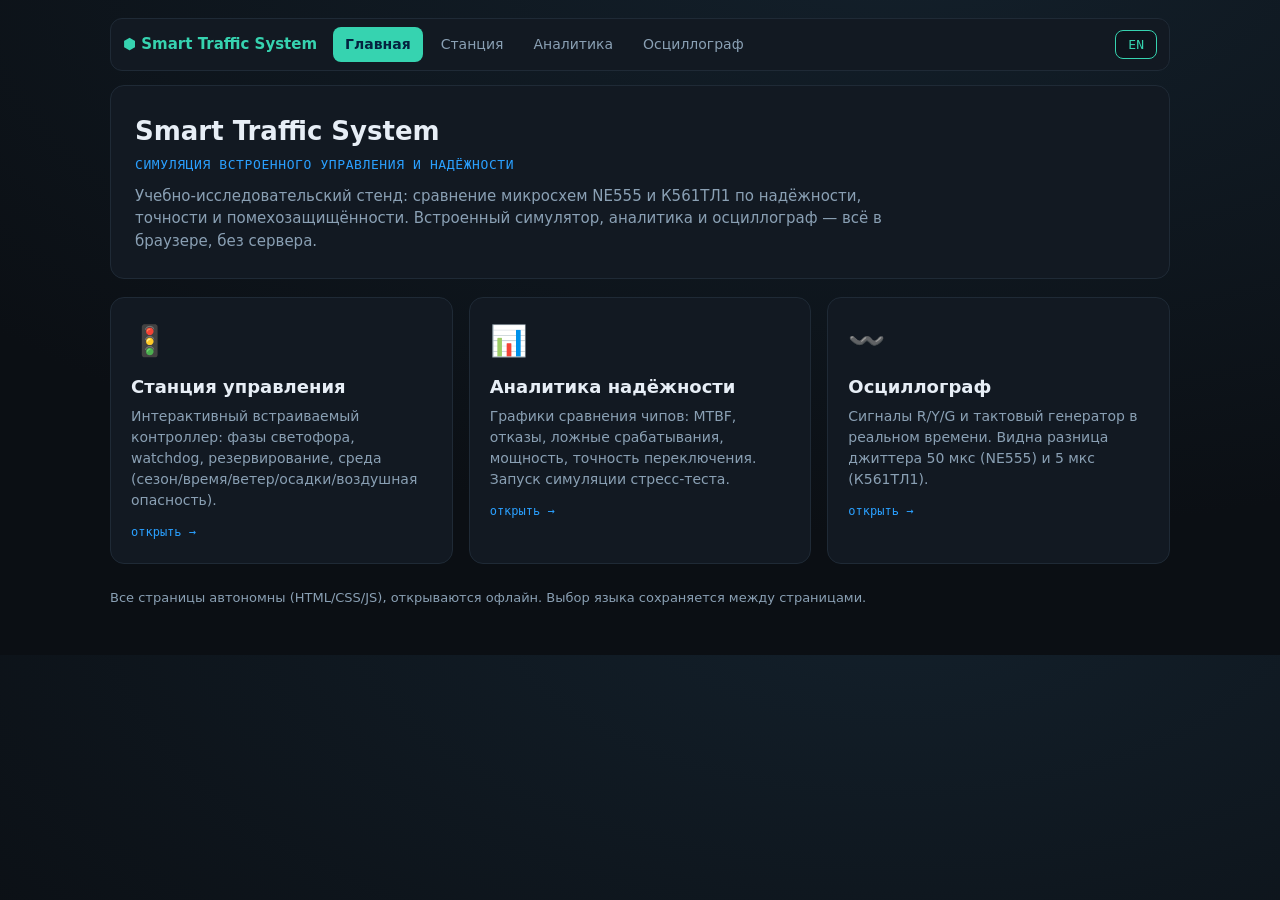
==== index.html @ 76ed4255 "Initial commit: Smart Traffic System Simulation" ====
<!doctype html>
<html lang="ru">
<head>
<meta charset="utf-8">
<meta name="viewport" content="width=device-width, initial-scale=1">
<title>Smart Traffic System — Hub</title>
<style>
  :root{--bg:#0b0f14;--panel:#121922;--panel2:#0e141c;--line:#1f2a36;--ink:#e7eef6;
    --muted:#8aa0b4;--accent:#36d3b0;--accent2:#2aa0ff;
    --sans:'Segoe UI',system-ui,-apple-system,Roboto,Arial,sans-serif;--mono:ui-monospace,Consolas,monospace;}
  *{box-sizing:border-box}
  body{margin:0;background:radial-gradient(1200px 600px at 70% -10%,#13202b,#0b0f14);
       color:var(--ink);font-family:var(--sans);font-size:15px;line-height:1.5}
  .wrap{max-width:1100px;margin:0 auto;padding:18px 20px 48px}
  .nav{display:flex;align-items:center;gap:6px;flex-wrap:wrap;margin-bottom:14px;
       background:var(--panel);border:1px solid var(--line);border-radius:12px;padding:8px 12px}
  .nav .lg{font-weight:600;margin-right:10px;color:var(--accent);text-decoration:none}
  .nav a.lnk{color:var(--muted);text-decoration:none;padding:7px 12px;border-radius:8px;font-size:14px}
  .nav a.lnk:hover{color:var(--ink);background:var(--panel2)}
  .nav a.lnk.active{color:#04223f;background:var(--accent);font-weight:600}
  .nav .sp{margin-left:auto}
  #btnLang{font-family:var(--mono);font-size:13px;padding:6px 12px;border-radius:8px;
       background:var(--panel2);border:1px solid var(--accent);color:var(--accent);cursor:pointer}
  #btnLang:hover{background:var(--accent);color:#04201a}
  .hero{background:var(--panel);border:1px solid var(--line);border-radius:14px;padding:26px 24px;margin-bottom:18px}
  .hero h1{margin:0 0 4px;font-size:26px;font-weight:600}
  .hero .sub{color:var(--accent2);font-family:var(--mono);font-size:13px;
       letter-spacing:.6px;text-transform:uppercase;margin-bottom:10px}
  .hero p{margin:0;color:var(--muted);max-width:760px}
  .cards{display:grid;grid-template-columns:repeat(3,1fr);gap:16px}
  @media(max-width:860px){.cards{grid-template-columns:1fr}}
  a.card{display:block;text-decoration:none;color:inherit;background:var(--panel);border:1px solid var(--line);
       border-radius:14px;padding:20px;transition:.14s}
  a.card:hover{border-color:var(--accent);transform:translateY(-2px)}
  a.card .ic{font-size:30px;margin-bottom:10px}
  a.card h3{margin:0 0 6px;font-size:18px;font-weight:600}
  a.card p{margin:0;color:var(--muted);font-size:14px}
  .tag{display:inline-block;margin-top:12px;font-family:var(--mono);font-size:12px;color:var(--accent2)}
  footer{margin-top:24px;color:var(--muted);font-size:13px}
</style>
</head>
<body>
<div class="wrap">
  <nav class="nav">
    <a class="lg" href="index.html">⬢ Smart Traffic System</a>
    <a class="lnk active" href="index.html" data-ru="Главная" data-en="Home"></a>
    <a class="lnk" href="traffic_control_station.html" data-ru="Станция" data-en="Station"></a>
    <a class="lnk" href="analytics.html" data-ru="Аналитика" data-en="Analytics"></a>
    <a class="lnk" href="oscilloscope.html" data-ru="Осциллограф" data-en="Oscilloscope"></a>
    <span class="sp"></span>
    <button id="btnLang">EN</button>
  </nav>

  <div class="hero">
    <h1 data-ru="Smart Traffic System" data-en="Smart Traffic System"></h1>
    <div class="sub" data-ru="Симуляция встроенного управления и надёжности" data-en="Embedded Control &amp; Reliability Simulation"></div>
    <p data-ru="Учебно-исследовательский стенд: сравнение микросхем NE555 и К561ТЛ1 по надёжности, точности и помехозащищённости. Встроенный симулятор, аналитика и осциллограф — всё в браузере, без сервера."
       data-en="Research & teaching bench: comparing the NE555 and К561ТЛ1 chips on reliability, accuracy and noise immunity. Built-in simulator, analytics and oscilloscope — all in the browser, no server."></p>
  </div>

  <div class="cards">
    <a class="card" href="traffic_control_station.html">
      <div class="ic">🚦</div>
      <h3 data-ru="Станция управления" data-en="Control station"></h3>
      <p data-ru="Интерактивный встраиваемый контроллер: фазы светофора, watchdog, резервирование, среда (сезон/время/ветер/осадки/воздушная опасность)."
         data-en="Interactive embedded controller: signal phases, watchdog, failover, environment (season/time/wind/precipitation/air-raid)."></p>
      <span class="tag" data-ru="открыть →" data-en="open →"></span>
    </a>
    <a class="card" href="analytics.html">
      <div class="ic">📊</div>
      <h3 data-ru="Аналитика надёжности" data-en="Reliability analytics"></h3>
      <p data-ru="Графики сравнения чипов: MTBF, отказы, ложные срабатывания, мощность, точность переключения. Запуск симуляции стресс-теста."
         data-en="Chip comparison charts: MTBF, failures, false triggers, power, switching accuracy. Run a simulated stress test."></p>
      <span class="tag" data-ru="открыть →" data-en="open →"></span>
    </a>
    <a class="card" href="oscilloscope.html">
      <div class="ic">〰️</div>
      <h3 data-ru="Осциллограф" data-en="Oscilloscope"></h3>
      <p data-ru="Сигналы R/Y/G и тактовый генератор в реальном времени. Видна разница джиттера 50 мкс (NE555) и 5 мкс (К561ТЛ1)."
         data-en="Live R/Y/G signals and the timer clock. Shows the 50 µs (NE555) vs 5 µs (К561ТЛ1) jitter difference."></p>
      <span class="tag" data-ru="открыть →" data-en="open →"></span>
    </a>
  </div>

  <footer data-ru="Все страницы автономны (HTML/CSS/JS), открываются офлайн. Выбор языка сохраняется между страницами."
          data-en="All pages are standalone (HTML/CSS/JS) and open offline. Language choice persists across pages."></footer>
</div>
<script>
  (function(){
    var lang="ru";try{var s=localStorage.getItem("stationLang");if(s==="ru"||s==="en")lang=s;}catch(e){}
    function apply(){document.querySelectorAll("[data-ru]").forEach(function(el){
      el.innerHTML=lang==="ru"?el.getAttribute("data-ru"):el.getAttribute("data-en");});
      document.documentElement.lang=lang;document.getElementById("btnLang").textContent=lang==="ru"?"EN":"RU";}
    document.getElementById("btnLang").onclick=function(){lang=lang==="ru"?"en":"ru";
      try{localStorage.setItem("stationLang",lang);}catch(e){}apply();};
    apply();
  })();
</script>
</body>
</html>
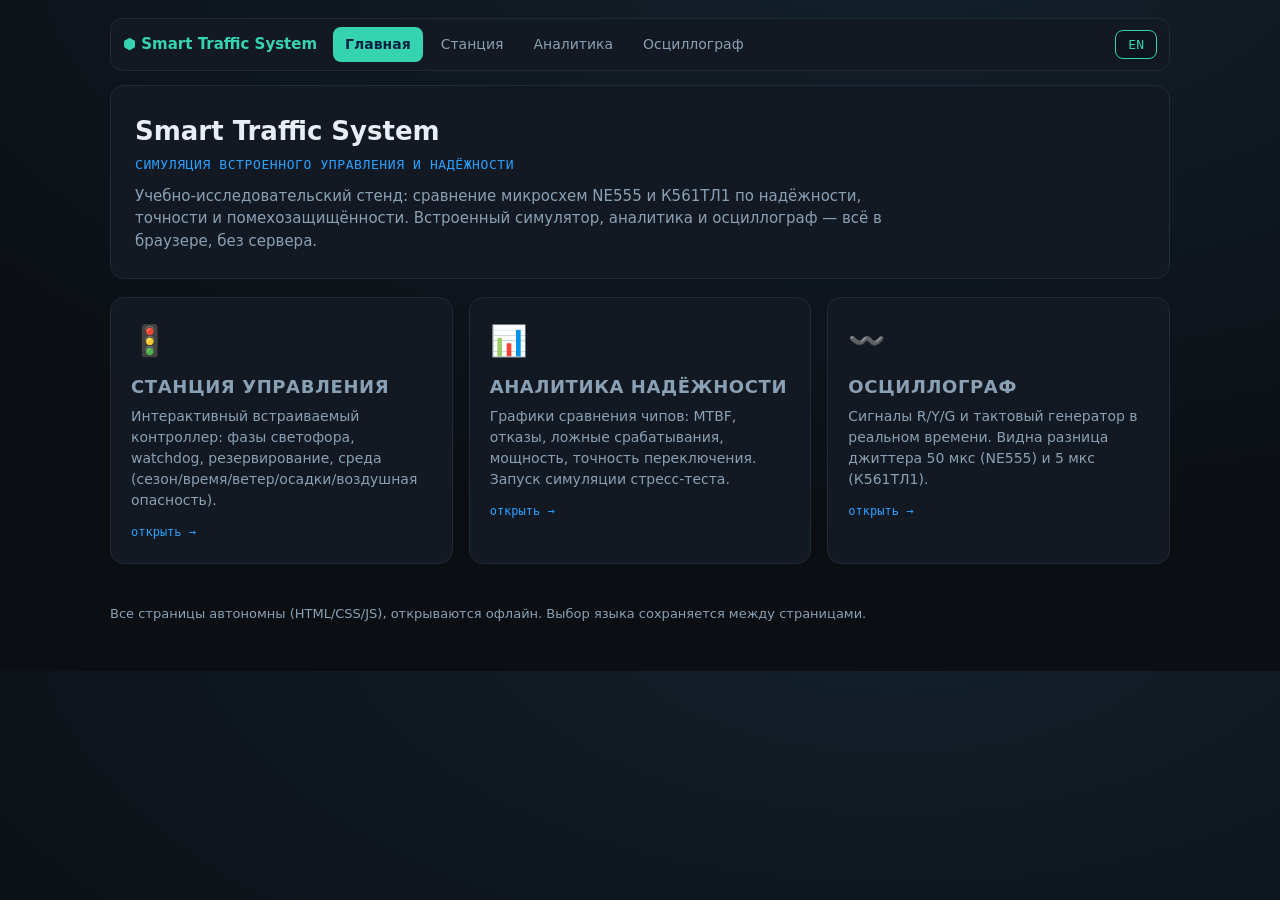
==== commit 0bfb601f: "Refactor to separate CSS/JS files with shared i18n layer - Move inline styles to css/base.css + per-" ====
--- a/index.html
+++ b/index.html
@@ -4,40 +4,8 @@
 <meta charset="utf-8">
 <meta name="viewport" content="width=device-width, initial-scale=1">
 <title>Smart Traffic System — Hub</title>
-<style>
-  :root{--bg:#0b0f14;--panel:#121922;--panel2:#0e141c;--line:#1f2a36;--ink:#e7eef6;
-    --muted:#8aa0b4;--accent:#36d3b0;--accent2:#2aa0ff;
-    --sans:'Segoe UI',system-ui,-apple-system,Roboto,Arial,sans-serif;--mono:ui-monospace,Consolas,monospace;}
-  *{box-sizing:border-box}
-  body{margin:0;background:radial-gradient(1200px 600px at 70% -10%,#13202b,#0b0f14);
-       color:var(--ink);font-family:var(--sans);font-size:15px;line-height:1.5}
-  .wrap{max-width:1100px;margin:0 auto;padding:18px 20px 48px}
-  .nav{display:flex;align-items:center;gap:6px;flex-wrap:wrap;margin-bottom:14px;
-       background:var(--panel);border:1px solid var(--line);border-radius:12px;padding:8px 12px}
-  .nav .lg{font-weight:600;margin-right:10px;color:var(--accent);text-decoration:none}
-  .nav a.lnk{color:var(--muted);text-decoration:none;padding:7px 12px;border-radius:8px;font-size:14px}
-  .nav a.lnk:hover{color:var(--ink);background:var(--panel2)}
-  .nav a.lnk.active{color:#04223f;background:var(--accent);font-weight:600}
-  .nav .sp{margin-left:auto}
-  #btnLang{font-family:var(--mono);font-size:13px;padding:6px 12px;border-radius:8px;
-       background:var(--panel2);border:1px solid var(--accent);color:var(--accent);cursor:pointer}
-  #btnLang:hover{background:var(--accent);color:#04201a}
-  .hero{background:var(--panel);border:1px solid var(--line);border-radius:14px;padding:26px 24px;margin-bottom:18px}
-  .hero h1{margin:0 0 4px;font-size:26px;font-weight:600}
-  .hero .sub{color:var(--accent2);font-family:var(--mono);font-size:13px;
-       letter-spacing:.6px;text-transform:uppercase;margin-bottom:10px}
-  .hero p{margin:0;color:var(--muted);max-width:760px}
-  .cards{display:grid;grid-template-columns:repeat(3,1fr);gap:16px}
-  @media(max-width:860px){.cards{grid-template-columns:1fr}}
-  a.card{display:block;text-decoration:none;color:inherit;background:var(--panel);border:1px solid var(--line);
-       border-radius:14px;padding:20px;transition:.14s}
-  a.card:hover{border-color:var(--accent);transform:translateY(-2px)}
-  a.card .ic{font-size:30px;margin-bottom:10px}
-  a.card h3{margin:0 0 6px;font-size:18px;font-weight:600}
-  a.card p{margin:0;color:var(--muted);font-size:14px}
-  .tag{display:inline-block;margin-top:12px;font-family:var(--mono);font-size:12px;color:var(--accent2)}
-  footer{margin-top:24px;color:var(--muted);font-size:13px}
-</style>
+<link rel="stylesheet" href="css/base.css">
+<link rel="stylesheet" href="css/home.css">
 </head>
 <body>
 <div class="wrap">
@@ -85,16 +53,6 @@
   <footer data-ru="Все страницы автономны (HTML/CSS/JS), открываются офлайн. Выбор языка сохраняется между страницами."
           data-en="All pages are standalone (HTML/CSS/JS) and open offline. Language choice persists across pages."></footer>
 </div>
-<script>
-  (function(){
-    var lang="ru";try{var s=localStorage.getItem("stationLang");if(s==="ru"||s==="en")lang=s;}catch(e){}
-    function apply(){document.querySelectorAll("[data-ru]").forEach(function(el){
-      el.innerHTML=lang==="ru"?el.getAttribute("data-ru"):el.getAttribute("data-en");});
-      document.documentElement.lang=lang;document.getElementById("btnLang").textContent=lang==="ru"?"EN":"RU";}
-    document.getElementById("btnLang").onclick=function(){lang=lang==="ru"?"en":"ru";
-      try{localStorage.setItem("stationLang",lang);}catch(e){}apply();};
-    apply();
-  })();
-</script>
+<script src="js/i18n.js"></script>
 </body>
 </html>
--- a/css/base.css
+++ b/css/base.css
@@ -0,0 +1,76 @@
+/* ===== Smart Traffic System — shared base styles ===== */
+
+:root{
+  --bg:#0b0f14;--panel:#121922;--panel2:#0e141c;--line:#1f2a36;
+  --ink:#e7eef6;--muted:#8aa0b4;--accent:#36d3b0;--accent2:#2aa0ff;
+  --red:#ff4136;--amber:#ffb300;--green:#2ecc71;--ok:#37d67a;--danger:#ff5a5a;
+  --mono:ui-monospace,Consolas,monospace;
+  --sans:'Segoe UI',system-ui,-apple-system,Roboto,Arial,sans-serif;
+}
+*{box-sizing:border-box}
+body{margin:0;background:radial-gradient(1200px 600px at 70% -10%,#13202b,#0b0f14);
+     color:var(--ink);font-family:var(--sans);font-size:15px;line-height:1.5}
+.wrap{margin:0 auto;padding:18px 20px 48px}
+
+/* navigation */
+.nav{display:flex;align-items:center;gap:6px;flex-wrap:wrap;margin-bottom:14px;
+     background:var(--panel);border:1px solid var(--line);border-radius:12px;padding:8px 12px}
+.nav .lg{font-weight:600;margin-right:10px;color:var(--accent);text-decoration:none}
+.nav a.lnk{color:var(--muted);text-decoration:none;padding:7px 12px;border-radius:8px;font-size:14px}
+.nav a.lnk:hover{color:var(--ink);background:var(--panel2)}
+.nav a.lnk.active{color:#04223f;background:var(--accent);font-weight:600}
+.nav .sp{margin-left:auto}
+
+/* language toggle */
+#btnLang{font-family:var(--mono);font-size:13px;padding:6px 12px;border-radius:8px;
+     background:var(--panel2);border:1px solid var(--accent);color:var(--accent);cursor:pointer}
+#btnLang:hover{background:var(--accent);color:#04201a}
+
+/* panels */
+.card{background:var(--panel);border:1px solid var(--line);border-radius:12px;padding:14px 16px;margin-bottom:16px}
+.card h3{margin:0 0 12px;font-size:13px;letter-spacing:.6px;text-transform:uppercase;color:var(--muted);font-weight:600}
+
+/* layout rows */
+.row{display:flex;gap:10px;flex-wrap:wrap;align-items:center}
+.row+.row{margin-top:10px}
+
+/* buttons */
+button{font-family:var(--sans);font-size:14px;color:var(--ink);cursor:pointer;background:var(--panel2);
+     border:1px solid var(--line);border-radius:8px;padding:9px 12px;transition:.12s}
+button:hover:not(:disabled){border-color:var(--accent);color:#fff}
+button:disabled{opacity:.4;cursor:not-allowed}
+button.primary{background:var(--accent);color:#04201a;border-color:var(--accent);font-weight:600}
+
+/* segmented control */
+.seg{display:inline-flex;border:1px solid var(--line);border-radius:8px;overflow:hidden;flex-wrap:wrap}
+.seg button{border:0;border-radius:0;background:var(--panel2)}
+.seg button.sel{background:var(--accent2);color:#04223f;font-weight:600}
+
+/* forms */
+label.fld{font-size:13px;color:var(--muted);display:flex;align-items:center;gap:8px}
+select{background:var(--panel2);color:var(--ink);border:1px solid var(--line);border-radius:8px;padding:8px 10px;font-family:var(--mono)}
+
+/* canvases */
+canvas{display:block;width:100%;height:auto}
+
+/* tables */
+table{width:100%;border-collapse:collapse;font-size:13.5px}
+th,td{text-align:left;padding:7px 10px;border-bottom:1px solid var(--line)}
+th{color:var(--muted);font-weight:600;font-size:11.5px;text-transform:uppercase;letter-spacing:.4px}
+td.mono{font-family:var(--mono)}.win{color:var(--ok);font-weight:600}
+
+/* key-value blocks */
+.kv{background:var(--panel2);border:1px solid var(--line);border-radius:8px;padding:8px 10px}
+.kv .k{font-size:11px;color:var(--muted);text-transform:uppercase;letter-spacing:.4px}
+.kv .v{font-family:var(--mono);font-size:15px;margin-top:2px}
+.kv.full{grid-column:1/3}
+.v.good{color:var(--ok)}.v.warn{color:var(--amber)}
+
+/* result box */
+.rec{font-size:14px;background:#0c2a22;border:1px solid #14503f;border-radius:8px;padding:10px 12px}
+
+/* legend */
+.legend{display:flex;gap:16px;flex-wrap:wrap;font-size:12px;color:var(--muted);margin-top:8px}
+
+/* helper text */
+.hint{font-size:12px;color:var(--muted);margin:8px 0 0}
--- a/css/home.css
+++ b/css/home.css
@@ -0,0 +1,20 @@
+/* ===== Home page (Hub) ===== */
+.wrap{max-width:1100px}
+
+.hero{background:var(--panel);border:1px solid var(--line);border-radius:14px;padding:26px 24px;margin-bottom:18px}
+.hero h1{margin:0 0 4px;font-size:26px;font-weight:600}
+.hero .sub{color:var(--accent2);font-family:var(--mono);font-size:13px;
+     letter-spacing:.6px;text-transform:uppercase;margin-bottom:10px}
+.hero p{margin:0;color:var(--muted);max-width:760px}
+
+.cards{display:grid;grid-template-columns:repeat(3,1fr);gap:16px}
+@media(max-width:860px){.cards{grid-template-columns:1fr}}
+a.card{display:block;text-decoration:none;color:inherit;background:var(--panel);border:1px solid var(--line);
+     border-radius:14px;padding:20px;transition:.14s}
+a.card:hover{border-color:var(--accent);transform:translateY(-2px)}
+a.card .ic{font-size:30px;margin-bottom:10px}
+a.card h3{margin:0 0 6px;font-size:18px;font-weight:600}
+a.card p{margin:0;color:var(--muted);font-size:14px}
+
+.tag{display:inline-block;margin-top:12px;font-family:var(--mono);font-size:12px;color:var(--accent2)}
+footer{margin-top:24px;color:var(--muted);font-size:13px}
